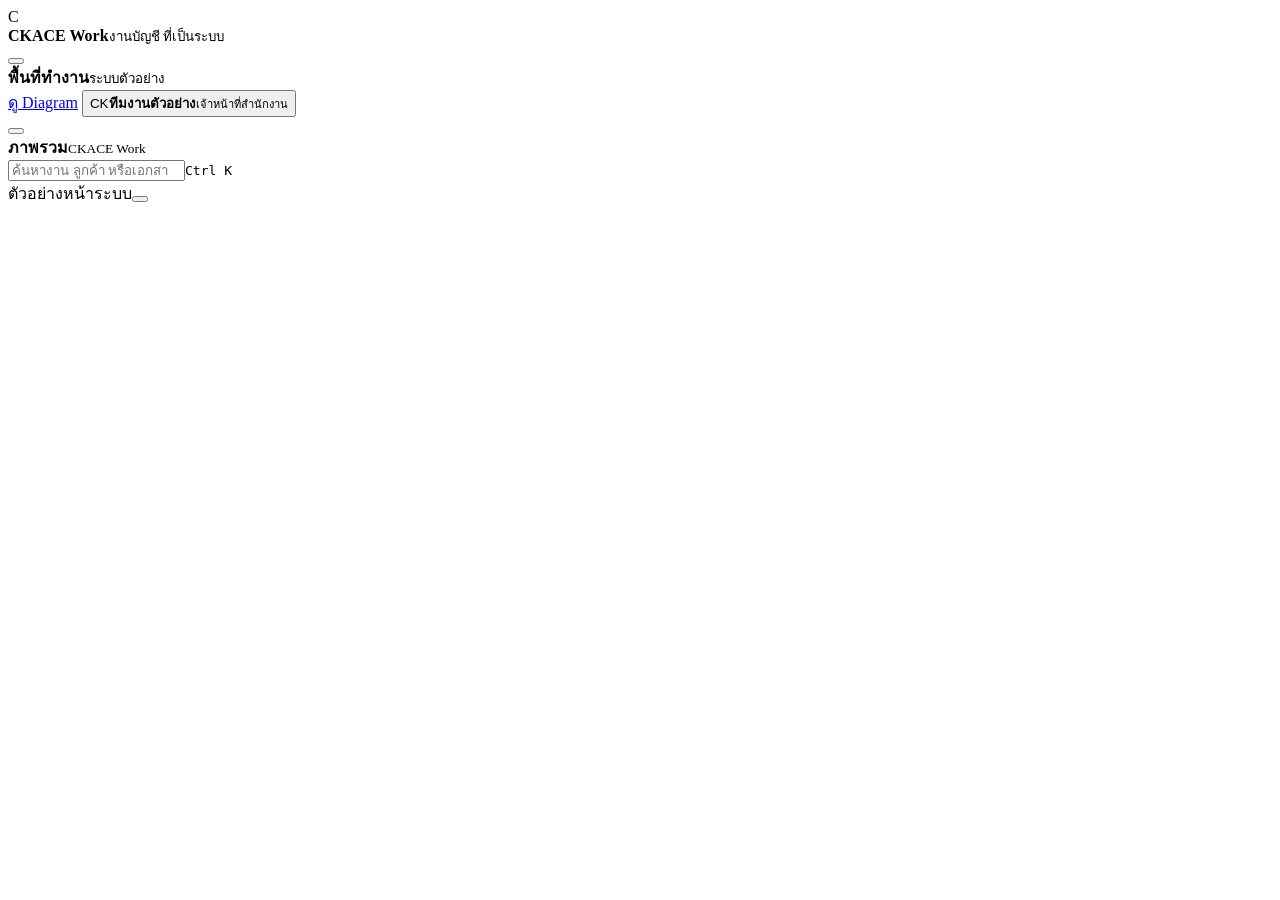
==== demo.html @ eb25113b "Add interactive CKACE Work demo: demo.html" ====
<!doctype html>
<html lang="th">
  <head>
    <meta charset="UTF-8" />
    <meta name="viewport" content="width=device-width, initial-scale=1.0" />
    <meta name="theme-color" content="#f7faff" />
    <title>CKACE Work · ตัวอย่างภาพรวมระบบ</title>
    <link rel="stylesheet" href="demo.css?v=20261025-1" />
  </head>
  <body>
    <div class="demo-shell" id="demoShell">
      <aside class="sidebar" aria-label="เมนูหลัก">
        <div class="sidebar-brand">
          <div class="brand-mark" aria-hidden="true">C</div>
          <div class="brand-copy"><strong>CKACE <span>Work</span></strong><small>งานบัญชี ที่เป็นระบบ</small></div>
          <button class="icon-button collapse-button" id="collapseSidebar" type="button" aria-label="ยุบเมนู" aria-expanded="true" title="ยุบเมนู"><span data-icon="chevron-left"></span></button>
        </div>
        <div class="sidebar-context" title="ระบบตัวอย่าง">
          <span class="context-mark" data-icon="grid"></span>
          <span class="sidebar-label"><strong>พื้นที่ทำงาน</strong><small>ระบบตัวอย่าง</small></span>
        </div>
        <nav class="sidebar-nav" id="sidebarNav" aria-label="ฟังก์ชันระบบ"></nav>
        <div class="sidebar-bottom">
          <a class="diagram-link" href="index.html" title="เปิด Diagram" aria-label="เปิด Diagram"><span data-icon="network"></span><span class="sidebar-label">ดู Diagram</span><span class="sidebar-label" data-icon="arrow-up-right"></span></a>
          <button class="profile-button" id="profileButton" type="button" aria-expanded="false" aria-controls="profileMenu" title="โปรไฟล์ตัวอย่าง">
            <span class="avatar">CK</span><span class="profile-copy sidebar-label"><strong>ทีมงานตัวอย่าง</strong><small>เจ้าหน้าที่สำนักงาน</small></span><span class="sidebar-label" data-icon="more"></span>
          </button>
        </div>
      </aside>

      <div class="main-shell">
        <header class="topbar">
          <div class="topbar-leading">
            <button class="app-switcher-button icon-button" id="appSwitcherButton" type="button" aria-label="เปลี่ยนแอป" aria-expanded="false" aria-controls="appSwitcher" title="เปลี่ยนแอป"><span data-icon="grid"></span></button>
            <div class="topbar-current"><strong id="topbarApp">ภาพรวม</strong><small>CKACE Work</small></div>
          </div>
          <label class="global-search"><span data-icon="search"></span><input id="globalSearch" type="search" placeholder="ค้นหางาน ลูกค้า หรือเอกสาร..." aria-label="ค้นหาข้อมูลตัวอย่าง" /><kbd>Ctrl K</kbd></label>
          <div class="topbar-actions"><span class="demo-badge">ตัวอย่างหน้าระบบ</span><button class="icon-button notification-button" id="notificationButton" type="button" title="กิจกรรมล่าสุด" aria-label="แสดงกิจกรรมล่าสุด"><span data-icon="bell"></span><i aria-hidden="true"></i></button></div>
        </header>

        <div class="floating-menu app-switcher" id="appSwitcher" hidden>
          <div class="floating-title">เปลี่ยนพื้นที่ทำงาน</div>
          <div class="app-grid" id="appGrid"></div>
          <div class="floating-note">แสดงหน้าตัวอย่างตามโมดูลที่เลือก</div>
        </div>
        <div class="floating-menu profile-menu" id="profileMenu" hidden>
          <strong>ทีมงานตัวอย่าง</strong><span>บทบาท: เจ้าหน้าที่สำนักงาน</span>
          <button type="button" data-view="profile"><span data-icon="user"></span>ดูโปรไฟล์ตัวอย่าง</button>
          <button type="button" data-view="permissions"><span data-icon="shield"></span>ดูสิทธิ์ตัวอย่าง</button>
        </div>

        <main class="content-area" id="contentArea" tabindex="-1"><div id="viewRoot"></div></main>
      </div>
    </div>
    <div class="toast" id="demoToast" role="status" aria-live="polite"></div>
    <script src="demo.js?v=20261025-1"></script>
  </body>
</html>
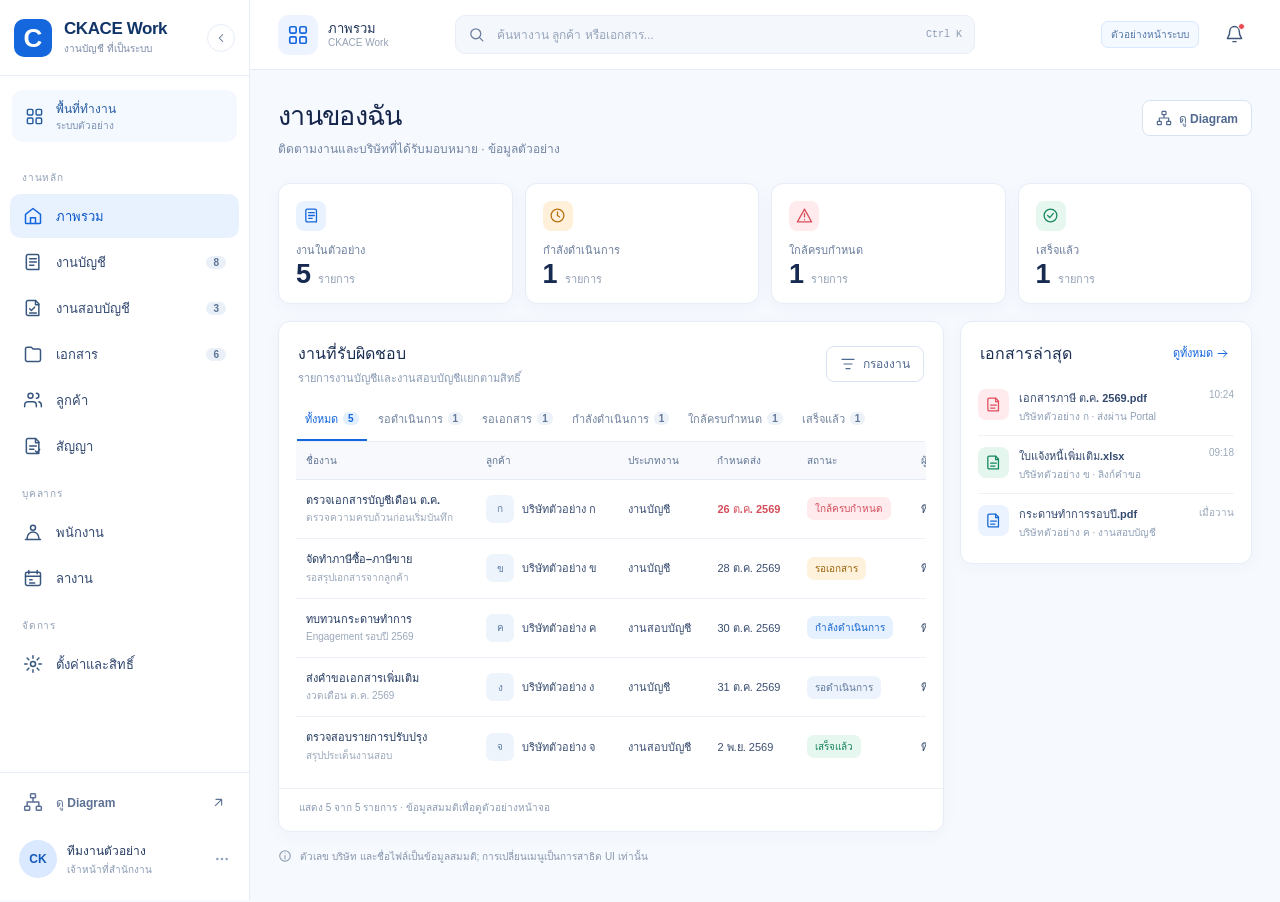
==== commit 3bf36d8e: "Refresh demo assets" ====
--- a/demo.html
+++ b/demo.html
@@ -5,7 +5,7 @@
     <meta name="viewport" content="width=device-width, initial-scale=1.0" />
     <meta name="theme-color" content="#f7faff" />
     <title>CKACE Work · ตัวอย่างภาพรวมระบบ</title>
-    <link rel="stylesheet" href="demo.css?v=20261025-1" />
+    <link rel="stylesheet" href="demo.css?v=20261025-2" />
   </head>
   <body>
     <div class="demo-shell" id="demoShell">
@@ -53,6 +53,6 @@
       </div>
     </div>
     <div class="toast" id="demoToast" role="status" aria-live="polite"></div>
-    <script src="demo.js?v=20261025-1"></script>
+    <script src="demo.js?v=20261025-2"></script>
   </body>
 </html>
--- a/demo.css
+++ b/demo.css
@@ -0,0 +1,13 @@
+:root{color-scheme:light;--blue:#1467dd;--blue-strong:#0754c8;--navy:#16264b;--text:#253554;--muted:#7383a2;--line:#e6edf7;--surface:#fff;--canvas:#f6f9fe;--light-blue:#eaf3ff;--green:#168a62;--red:#e24e58;--amber:#a8690b;--sidebar-width:250px;font-family:"Noto Sans Thai","Segoe UI",Tahoma,sans-serif;font-synthesis:none}
+*{box-sizing:border-box}html,body{margin:0;min-width:320px;min-height:100%;background:var(--canvas);color:var(--text)}button,input{font:inherit}button{cursor:pointer}button:disabled{cursor:not-allowed;opacity:.55}a{color:inherit;text-decoration:none}svg{display:block;width:20px;height:20px;stroke:currentColor;fill:none;stroke-width:1.8;stroke-linecap:round;stroke-linejoin:round}::selection{background:#cde3ff;color:#092951}:focus-visible{outline:3px solid #80b6ff;outline-offset:2px}
+.demo-shell{display:grid;grid-template-columns:var(--sidebar-width) minmax(0,1fr);min-height:100vh;transition:grid-template-columns .2s ease}.demo-shell.is-collapsed{--sidebar-width:76px}.sidebar{display:flex;flex-direction:column;position:sticky;top:0;height:100vh;min-height:0;background:#fff;border-right:1px solid var(--line);z-index:8}.sidebar-brand{height:76px;display:flex;align-items:center;gap:12px;padding:0 14px;border-bottom:1px solid var(--line)}.brand-mark{display:grid;place-items:center;flex:0 0 38px;width:38px;height:38px;background:var(--blue);color:#fff;border-radius:10px;font-size:26px;font-weight:800;line-height:1}.brand-copy{display:flex;flex-direction:column;min-width:0;white-space:nowrap}.brand-copy strong{color:#113567;font-size:17px;letter-spacing:-.025em;line-height:1.2}.brand-copy strong span{font-weight:650}.brand-copy small{color:#7b8ba8;font-size:10px;margin-top:2px}.icon-button{display:grid;place-items:center;flex:0 0 auto;width:36px;height:36px;border:0;border-radius:10px;background:transparent;color:#3f5579}.icon-button:hover{background:#edf4fd;color:var(--blue)}.icon-button svg{width:19px;height:19px}.collapse-button{margin-left:auto;border:1px solid var(--line);width:28px;height:28px;border-radius:50%;color:#607494}.collapse-button svg{width:14px;height:14px}.sidebar-context{display:flex;align-items:center;gap:11px;margin:14px 12px 8px;padding:9px 11px;border-radius:11px;background:#f4f8ff;color:#245b9f}.sidebar-context .context-mark{display:grid;place-items:center;flex:0 0 22px}.sidebar-context svg{width:19px;height:19px}.sidebar-context .sidebar-label{display:flex;flex-direction:column;white-space:nowrap}.sidebar-context strong{font-size:12px}.sidebar-context small{font-size:10px;color:#7890b2}.sidebar-nav{min-height:0;overflow:auto;padding:4px 10px 10px;scrollbar-width:thin;scrollbar-color:#ccd9eb transparent}.nav-group-label{padding:16px 12px 7px;color:#91a0b6;font-size:10px;font-weight:800;letter-spacing:.08em;text-transform:uppercase}.nav-item{display:flex;align-items:center;width:100%;gap:13px;min-height:44px;padding:0 13px;margin:2px 0;border:0;border-radius:10px;background:transparent;color:#31476f;text-align:left;font-size:13px;font-weight:600;white-space:nowrap}.nav-item>svg{flex:0 0 20px;width:20px;height:20px;color:#38577f}.nav-item:hover{background:#f3f7fd}.nav-item.is-active{background:#e8f2ff;color:var(--blue-strong);font-weight:750}.nav-item.is-active>svg{color:var(--blue)}.nav-count{margin-left:auto;padding:1px 7px;background:#eaf0f8;color:#5b7395;border-radius:7px;font-size:10px;font-weight:750}.nav-item.is-active .nav-count{background:#d3e6ff;color:#0754c8}.sidebar-bottom{margin-top:auto;border-top:1px solid var(--line);padding:9px 11px 12px}.diagram-link{display:flex;align-items:center;gap:13px;min-height:40px;padding:0 12px;border-radius:9px;color:#5d7194;font-size:12px;font-weight:650}.diagram-link:hover{background:#f3f7fd;color:var(--blue)}.diagram-link>svg{width:20px;height:20px;flex:0 0 20px}.diagram-link .sidebar-label:last-child{margin-left:auto}.diagram-link .sidebar-label:last-child svg{width:15px;height:15px}.profile-button{display:flex;align-items:center;gap:10px;width:100%;min-height:59px;margin-top:7px;padding:7px 8px;border:0;border-radius:10px;background:transparent;text-align:left}.profile-button:hover{background:#f3f7fd}.avatar{display:grid;place-items:center;flex:0 0 38px;width:38px;height:38px;border-radius:50%;background:#dae9ff;color:#1359b9;font-size:12px;font-weight:800}.profile-copy{display:flex;flex-direction:column;flex:1;min-width:0;white-space:nowrap}.profile-copy strong{font-size:12px;color:#20375d}.profile-copy small{margin-top:2px;color:#8a9bb4;font-size:10px}.profile-button>.sidebar-label:last-child svg{width:16px;height:16px;color:#8da0bc}.is-collapsed .sidebar-brand{justify-content:center;padding:0 10px}.is-collapsed .brand-copy,.is-collapsed .sidebar-label,.is-collapsed .nav-group-label,.is-collapsed .nav-item span,.is-collapsed .nav-count{display:none}.is-collapsed .collapse-button{position:absolute;top:57px;right:3px;width:20px;height:20px;background:#fff}.is-collapsed .collapse-button svg{transform:rotate(180deg)}.is-collapsed .sidebar-context{justify-content:center;margin:22px 8px 8px;padding:9px}.is-collapsed .sidebar-nav{padding:4px 8px}.is-collapsed .nav-item{justify-content:center;padding:0}.is-collapsed .sidebar-bottom{padding:9px 8px 12px}.is-collapsed .diagram-link{justify-content:center;padding:0}.is-collapsed .profile-button{justify-content:center;padding:7px 0}
+.main-shell{min-width:0;position:relative}.topbar{height:70px;display:flex;align-items:center;gap:22px;padding:0 28px;background:#fff;border-bottom:1px solid var(--line);position:sticky;top:0;z-index:7}.topbar-leading{display:flex;align-items:center;gap:10px;min-width:155px}.app-switcher-button{background:#edf4ff;color:var(--blue);border-radius:11px;width:40px;height:40px}.app-switcher-button[aria-expanded="true"]{background:#dbeaff}.app-switcher-button svg{width:22px;height:22px}.topbar-current{display:flex;flex-direction:column;white-space:nowrap}.topbar-current strong{font-size:13px;color:#1d3357;line-height:1.2}.topbar-current small{font-size:10px;color:#95a1b5}.global-search{display:flex;align-items:center;gap:10px;width:min(520px,46vw);height:39px;padding:0 12px;border:1px solid #e9eef6;border-radius:10px;background:#f4f7fc;color:#6b7e9d}.global-search:focus-within{background:#fff;border-color:#8bb9f2;box-shadow:0 0 0 3px #e5f1ff}.global-search svg{width:17px;height:17px;flex:0 0 auto}.global-search input{width:100%;min-width:0;border:0;outline:0;background:transparent;font-size:12px;color:var(--text)}.global-search input::placeholder{color:#97a5bb}.global-search kbd{white-space:nowrap;font-size:10px;color:#8c9ab1}.topbar-actions{display:flex;align-items:center;gap:17px;margin-left:auto}.demo-badge{padding:5px 9px;border:1px solid #d7e8ff;border-radius:7px;color:#5275a6;background:#f4f9ff;font-size:10px;font-weight:700;white-space:nowrap}.notification-button{position:relative}.notification-button i{position:absolute;right:7px;top:6px;width:7px;height:7px;background:#ec4b56;border:1px solid #fff;border-radius:50%}.content-area{max-width:1700px;min-height:calc(100vh - 70px);margin:auto;padding:30px 28px 38px;outline:0}.page-heading{display:flex;align-items:flex-start;justify-content:space-between;gap:20px;margin:0 0 25px}.page-heading h1{margin:0;color:var(--navy);font-size:27px;font-weight:800;line-height:1.25;letter-spacing:-.025em}.page-heading p{margin:5px 0 0;color:#7184a2;font-size:12px}.heading-actions{display:flex;align-items:center;gap:9px}.soft-button,.primary-button{display:inline-flex;align-items:center;justify-content:center;gap:7px;min-height:36px;padding:0 13px;border-radius:8px;font-size:12px;font-weight:700;white-space:nowrap}.soft-button{border:1px solid #d9e4f2;background:#fff;color:#516990}.soft-button:hover{background:#f6faff}.primary-button{border:1px solid var(--blue);background:var(--blue);color:#fff}.primary-button:hover{background:var(--blue-strong)}.soft-button svg,.primary-button svg{width:16px;height:16px}
+.summary-strip{display:grid;grid-template-columns:repeat(4,minmax(0,1fr));gap:12px;margin-bottom:17px}.metric-card{min-height:119px;padding:17px 17px 15px;border:1px solid var(--line);border-radius:12px;background:#fff;box-shadow:0 4px 17px rgba(48,82,134,.035)}.metric-icon{display:grid;place-items:center;width:30px;height:30px;border-radius:8px;color:var(--blue);background:#e9f2ff}.metric-icon svg{width:17px;height:17px}.metric-icon.amber{color:#b77112;background:#fff1d9}.metric-icon.green{color:#16865f;background:#e5f7ee}.metric-icon.red{color:#da4e59;background:#ffebee}.metric-label{display:block;margin:10px 0 2px;color:#697c9a;font-size:11px;font-weight:650}.metric-value{display:flex;align-items:baseline;gap:7px;color:#172b51;font-size:27px;font-weight:800;line-height:1}.metric-value small{font-size:11px;font-weight:500;color:#93a1b6}.dashboard-grid{display:grid;grid-template-columns:minmax(0,1fr) 292px;gap:16px;align-items:start}.panel{background:#fff;border:1px solid var(--line);border-radius:12px;box-shadow:0 4px 18px rgba(48,82,134,.03)}.panel-heading{display:flex;align-items:center;justify-content:space-between;gap:14px;padding:19px 19px 13px}.panel-heading h2{margin:0;color:#1c2f53;font-size:16px;font-weight:800}.panel-heading p{margin:3px 0 0;color:#8a9bb4;font-size:11px}.panel-actions{display:flex;align-items:center;gap:8px}.link-button{border:0;background:none;padding:3px;color:var(--blue);font-size:11px;font-weight:750;white-space:nowrap}.link-button:hover{text-decoration:underline;text-underline-offset:3px}.filter-tabs{display:flex;gap:3px;overflow:auto;margin:0 18px;border-bottom:1px solid var(--line);scrollbar-width:none}.filter-tab{display:flex;align-items:center;gap:5px;flex:0 0 auto;padding:10px 8px 11px;border:0;border-bottom:2px solid transparent;background:transparent;color:#70829d;font-size:11px;font-weight:650;white-space:nowrap}.filter-tab:hover{color:var(--blue)}.filter-tab.is-active{border-color:var(--blue);color:var(--blue);font-weight:800}.filter-tab em{font-style:normal;font-size:10px;background:#edf2f9;color:#617898;border-radius:6px;padding:1px 5px}.filter-tab.is-active em{background:#e2efff;color:var(--blue)}.table-scroll{overflow:auto;margin:0 17px 12px;scrollbar-width:thin;scrollbar-color:#c5d4e8 transparent}.data-table{width:100%;min-width:690px;border-collapse:collapse;text-align:left}.data-table thead th{padding:11px 10px;background:#f7f9fd;border-bottom:1px solid #e4ebf5;color:#617494;font-size:10px;font-weight:750;white-space:nowrap}.data-table tbody td{padding:13px 10px;border-bottom:1px solid #eef2f8;font-size:11px;color:#3a4e71;vertical-align:middle}.data-table tbody tr:last-child td{border-bottom:0}.data-table tbody tr:hover{background:#fbfdff}.data-table td strong{display:block;color:#243a60;font-size:11px;font-weight:750;line-height:1.4}.data-table td small{display:block;margin-top:3px;color:#9aa8bb;font-size:10px;line-height:1.4}.table-company{display:flex;align-items:center;gap:8px}.company-initial{display:grid;place-items:center;width:28px;height:28px;border-radius:7px;background:#eef4fc;color:#5e7da8;font-size:10px;font-weight:800;flex:0 0 auto}.status{display:inline-block;border-radius:7px;padding:4px 8px;white-space:nowrap;background:#edf3fc;color:#5f789d;font-size:10px;font-weight:750}.status.blue{background:#e5f1ff;color:#1465cf}.status.red{background:#ffeaed;color:#d34f5c}.status.green{background:#e5f7ef;color:#16835e}.status.amber{background:#fff2dc;color:#9b650e}.table-due.is-urgent{color:#d44e5b;font-weight:750}.empty-state{padding:32px 18px;text-align:center;color:#8394ac;font-size:12px}.table-footer{padding:11px 20px 16px;border-top:1px solid #edf2f8;color:#8b9bb3;font-size:10px}.activity-panel .panel-heading{padding-bottom:12px}.activity-list{padding:0 17px 12px}.activity-item{display:flex;gap:10px;padding:11px 0;border-bottom:1px solid #edf2f7}.activity-item:last-child{border:0}.file-icon{display:grid;place-items:center;flex:0 0 31px;width:31px;height:31px;border-radius:8px;background:#eaf3ff;color:#1768d5}.file-icon.red{background:#ffebed;color:#e34d5d}.file-icon.green{background:#e5f6ef;color:#12885e}.file-icon svg{width:17px;height:17px}.activity-copy{min-width:0;flex:1}.activity-copy strong{display:block;overflow:hidden;text-overflow:ellipsis;white-space:nowrap;color:#33496f;font-size:11px;font-weight:750}.activity-copy small{display:block;margin-top:3px;color:#8fa0b7;font-size:10px;line-height:1.4}.activity-time{color:#9aa9ba;font-size:10px;white-space:nowrap}.section-description{margin:0 0 20px;color:#7889a3;font-size:12px;line-height:1.6}.module-intro{display:flex;align-items:center;gap:14px;padding:18px 20px;margin-bottom:17px;background:#fff;border:1px solid var(--line);border-radius:12px}.module-intro .module-icon{display:grid;place-items:center;flex:0 0 42px;width:42px;height:42px;border-radius:11px;background:#eaf3ff;color:var(--blue)}.module-intro .module-icon svg{width:22px;height:22px}.module-intro strong{display:block;color:#21395e;font-size:14px}.module-intro p{margin:4px 0 0;color:#7e8eaa;font-size:11px;line-height:1.5}.module-intro .soft-button{margin-left:auto}.detail-grid{display:grid;grid-template-columns:minmax(0,1fr) 292px;gap:16px}.workflow-panel{padding:18px 19px}.workflow-panel h2{font-size:15px;color:#243c62;margin:0 0 13px}.workflow-list{display:grid;gap:0}.workflow-item{display:flex;gap:11px;align-items:flex-start;padding:12px 0;border-top:1px solid #edf2f8}.workflow-item:first-child{border-top:0}.workflow-step{display:grid;place-items:center;flex:0 0 25px;width:25px;height:25px;border-radius:7px;background:#eaf3ff;color:var(--blue);font-size:11px;font-weight:800}.workflow-item strong{display:block;color:#334869;font-size:11px}.workflow-item span:last-child{display:block;margin-top:3px;color:#8b9ab0;font-size:10px;line-height:1.45}.feature-list{margin:0;padding:0 19px 19px;list-style:none}.feature-list li{display:flex;gap:9px;align-items:flex-start;padding:10px 0;border-top:1px solid #edf2f8;color:#526789;font-size:11px;line-height:1.45}.feature-list svg{width:15px;height:15px;flex:0 0 auto;color:#1c8d65}.notice-line{display:flex;align-items:center;gap:8px;margin:17px 0 0;color:#8796ac;font-size:10px}.notice-line svg{width:14px;height:14px}
+.floating-menu{position:fixed;z-index:20;background:#fff;border:1px solid #e0e8f3;border-radius:12px;box-shadow:0 18px 45px rgba(22,52,96,.16)}.floating-menu[hidden]{display:none}.app-switcher{top:60px;left:calc(var(--sidebar-width) + 19px);width:372px;padding:16px}.floating-title{color:#233858;font-size:13px;font-weight:800;margin-bottom:13px}.app-grid{display:grid;grid-template-columns:repeat(3,minmax(0,1fr));gap:8px}.app-tile{display:flex;align-items:center;flex-direction:column;gap:7px;min-height:86px;padding:11px 4px;border:1px solid transparent;border-radius:9px;background:#f8fbff;color:#233e63;font-size:11px;font-weight:750}.app-tile:hover,.app-tile:focus-visible{border-color:#bdd9fb;background:#edf5ff}.app-tile.is-active{border-color:#8fc1ff;background:#eaf3ff}.app-tile .tile-icon{display:grid;place-items:center;width:32px;height:32px;border-radius:8px;background:#e1efff;color:#1467dd}.app-tile:nth-child(2) .tile-icon{background:#e7f8ef;color:#14865f}.app-tile:nth-child(3) .tile-icon{background:#f0ecff;color:#7557c8}.app-tile:nth-child(4) .tile-icon{background:#fff0df;color:#bc7517}.app-tile:nth-child(5) .tile-icon{background:#fff0f3;color:#d75175}.app-tile:nth-child(6) .tile-icon{background:#e9edf4;color:#677b99}.app-tile svg{width:18px;height:18px}.floating-note{margin-top:12px;padding-top:11px;border-top:1px solid #edf2f8;color:#93a2b7;font-size:10px}.profile-menu{bottom:72px;left:12px;width:226px;padding:13px}.profile-menu>strong{display:block;color:#263b60;font-size:12px}.profile-menu>span{display:block;color:#8494af;font-size:10px;margin:3px 0 10px}.profile-menu button{display:flex;align-items:center;gap:8px;width:100%;min-height:35px;padding:0 8px;border:0;border-radius:7px;background:#fff;color:#516784;text-align:left;font-size:11px}.profile-menu button:hover{background:#f3f8ff}.profile-menu svg{width:16px;height:16px}.is-collapsed .profile-menu{left:82px}.toast{position:fixed;z-index:30;right:22px;bottom:20px;max-width:min(370px,calc(100vw - 30px));padding:10px 14px;border-radius:9px;background:#19345a;color:#fff;box-shadow:0 12px 30px rgba(23,50,91,.23);font-size:11px;opacity:0;transform:translateY(10px);pointer-events:none;transition:opacity .18s,transform .18s}.toast.is-visible{opacity:1;transform:translateY(0)}
+@media(max-width:1200px){.dashboard-grid,.detail-grid{grid-template-columns:minmax(0,1fr) 260px}.summary-strip{gap:9px}.metric-card{padding:14px}.content-area{padding:25px 20px}.topbar{padding:0 20px}.app-switcher{left:calc(var(--sidebar-width) + 10px)}}
+@media(max-width:980px){.demo-shell{--sidebar-width:76px}.sidebar-brand{justify-content:center;padding:0 10px}.brand-copy,.sidebar-label,.nav-group-label,.nav-item span,.nav-count{display:none}.collapse-button{position:absolute;top:57px;right:3px;width:20px;height:20px;background:#fff}.sidebar-context{justify-content:center;margin:22px 8px 8px;padding:9px}.sidebar-nav{padding:4px 8px}.nav-item{justify-content:center;padding:0}.sidebar-bottom{padding:9px 8px 12px}.diagram-link,.profile-button{justify-content:center;padding:0}.profile-menu{left:82px}.dashboard-grid,.detail-grid{grid-template-columns:1fr}.activity-panel{display:none}.summary-strip{grid-template-columns:repeat(4,minmax(0,1fr))}.app-switcher{left:84px}.global-search{width:min(450px,42vw)}}
+@media(max-width:680px){.topbar{gap:10px;padding:0 12px;height:62px}.topbar-leading{min-width:auto}.topbar-current{display:none}.global-search{width:auto;flex:1;height:36px}.global-search kbd{display:none}.topbar-actions{gap:4px}.demo-badge{display:none}.content-area{padding:20px 13px 26px;min-height:calc(100vh - 62px)}.page-heading{margin-bottom:16px}.page-heading h1{font-size:22px}.page-heading p{font-size:11px}.heading-actions .soft-button{display:none}.summary-strip{grid-template-columns:repeat(2,minmax(0,1fr))}.metric-card{min-height:105px}.metric-value{font-size:23px}.panel-heading{padding:15px 13px 11px}.filter-tabs{margin:0 12px}.table-scroll{margin:0 10px 10px}.app-switcher{top:56px;left:80px;width:min(370px,calc(100vw - 88px));padding:12px}.app-tile{min-height:75px}.module-intro{padding:14px;align-items:flex-start}.module-intro .soft-button{display:none}}
+@media(prefers-reduced-motion:reduce){*,*::before,*::after{scroll-behavior:auto!important;transition-duration:.01ms!important;animation-duration:.01ms!important}}
+.row-select{display:block;width:100%;padding:0;border:0;background:transparent;text-align:left}.row-select:hover strong{color:var(--blue)}.selected-detail{display:flex;align-items:center;justify-content:space-between;gap:12px;margin:0 18px 16px;padding:12px 13px;border-radius:8px;background:#edf5ff}.selected-detail strong{display:block;font-size:11px;color:#22446e}.selected-detail span{display:block;margin-top:3px;font-size:10px;color:#6e82a0}.profile-detail{padding:3px 20px 20px}.profile-detail>div{display:flex;justify-content:space-between;gap:15px;padding:15px 0;border-top:1px solid var(--line);font-size:11px}.profile-detail span{color:#7f90aa}.profile-detail strong{color:#2a426b;text-align:right;font-weight:700}.activity-panel .link-button{display:inline-flex;align-items:center;gap:3px}.activity-panel .link-button svg{width:13px;height:13px}
+
+.dashboard-grid,.detail-grid,.panel{min-width:0}
